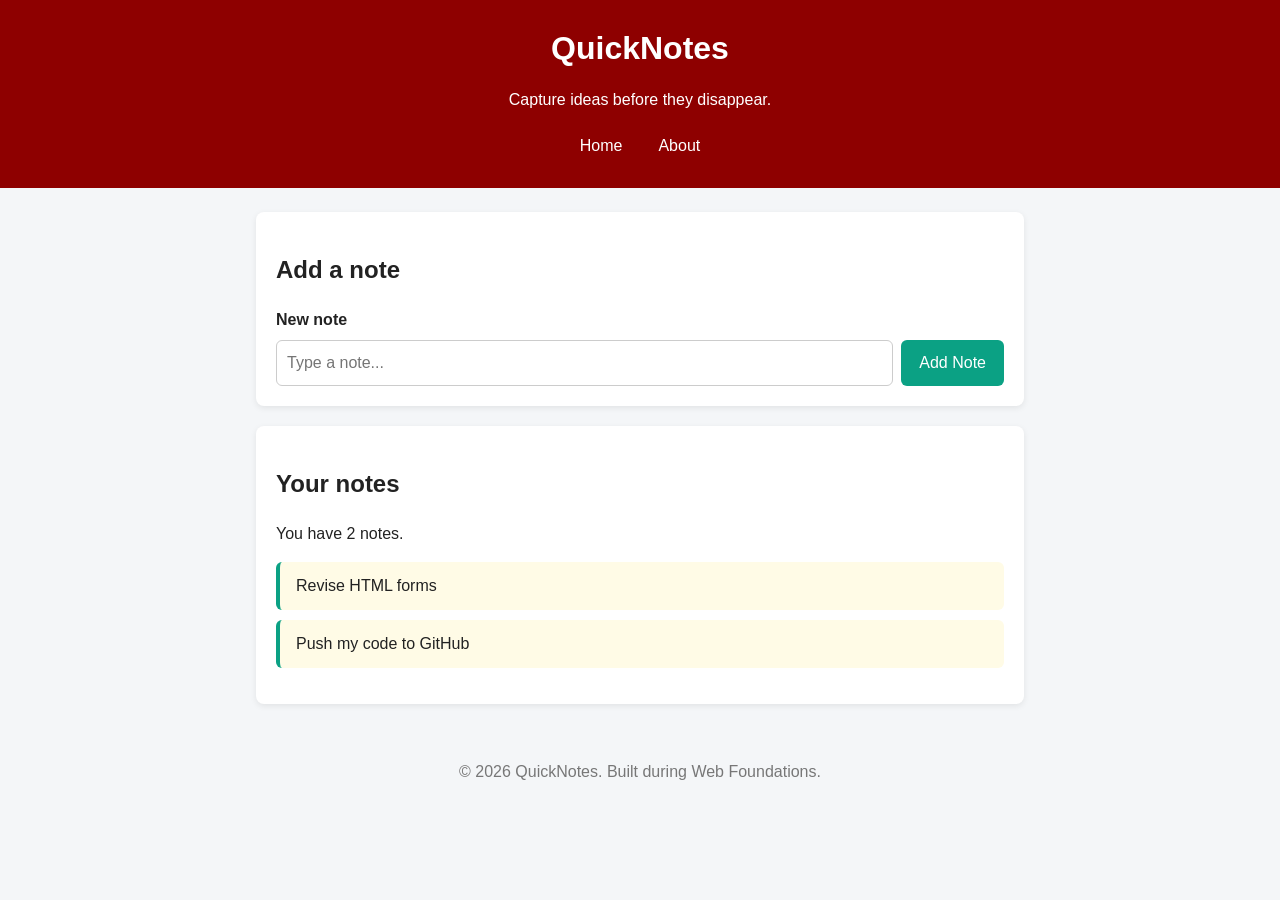
==== day4/index.html @ d3ba4fa2 "Add Day 4 and persistent QuickNotes app" ====
<!DOCTYPE html>
<html lang="en">
  <head>
    <meta charset="UTF-8" />
    <meta name="viewport" content="width=device-width, initial-scale=1.0" />
    <link rel="stylesheet" href="style.css" />
    <script src="script.js" defer></script>
    <title>QuickNotes</title>
  </head>
  <body>
    <header>
      <h1>QuickNotes</h1>
      <p>Capture ideas before they disappear.</p>
      <nav aria-label="Main navigation">
        <a href="index.html">Home</a>
        <a href="about.html">About</a>
      </nav>
    </header>

    <main>
      <section>
        <h2>Add a note</h2>
        <form id="note-form">
          <label for="note-input">New note</label>
          <input type="text" id="note-input" placeholder="Type a note..." />
          <button type="submit">Add Note</button>
        </form>
      </section>

      <section>
        <h2>Your notes</h2>
        <p id="note-count">You have 2 notes.</p>
        <ul id="notes-list">
          <li class="note">Revise HTML forms</li>
          <li class="note">Push my code to GitHub</li>
        </ul>
      </section>
    </main>

    <footer>
      <p>&copy; 2026 QuickNotes. Built during Web Foundations.</p>
    </footer>
  </body>
</html>
---- day4/style.css ----
*,
*::before,
*::after {
  box-sizing: border-box;
}

body {
  margin: 0;
  font-family: "Segoe UI", Arial, sans-serif;
  background-color: #f4f6f8;
  color: #222;
  line-height: 1.5;
}

header {
  background-color: #8e0000;
  color: white;
  text-align: center;
  padding: 24px 16px;
}

header h1 {
  margin: 0;
}

nav {
  display: flex;
  justify-content: center;
  gap: 16px;
  margin-top: 12px;
}

nav a {
  color: white;
  text-decoration: none;
  padding: 6px 10px;
  border-radius: 4px;
  transition: background-color 0.2s ease;
}

nav a:hover,
nav a:focus-visible {
  background-color: rgba(255, 255, 255, 0.2);
  text-decoration: underline;
}

main {
  max-width: 800px;
  margin: 24px auto;
  padding: 0 16px;
}

section {
  background: white;
  padding: 20px;
  border-radius: 8px;
  margin-bottom: 20px;
  box-shadow: 0 2px 6px rgba(0, 0, 0, 0.08);
}

#note-form {
  display: flex;
  gap: 8px;
  flex-wrap: wrap;
}

#note-form label {
  width: 100%;
  font-weight: bold;
}

#note-input {
  flex: 1;
  min-width: 0;
  padding: 10px;
  border: 1px solid #ccc;
  border-radius: 6px;
  font-size: 1rem;
}

button {
  background-color: #0ba184;
  color: white;
  border: none;
  padding: 10px 18px;
  border-radius: 6px;
  font-size: 1rem;
  cursor: pointer;
  transition: background-color 0.2s ease, transform 0.2s ease;
}

button:hover {
  background-color: #088a70;
  transform: translateY(-1px);
}

#notes-list {
  list-style: none;
  padding: 0;
}

.note {
  background-color: #fffbe6;
  border-left: 4px solid #0ba184;
  padding: 12px 16px;
  margin-bottom: 10px;
  border-radius: 6px;
}

.features {
  display: grid;
  grid-template-columns: repeat(auto-fit, minmax(180px, 1fr));
  gap: 12px;
  list-style: none;
  padding: 0;
}

.features li {
  background-color: #f4f6f8;
  border: 1px solid #d9e0e5;
  border-radius: 6px;
  padding: 16px;
}

table {
  width: 100%;
  border-collapse: collapse;
}

th,
td {
  border: 1px solid #c8d0d6;
  padding: 10px 12px;
  text-align: left;
}

th {
  background-color: #f4f6f8;
}

section form p {
  display: flex;
  flex-direction: column;
  gap: 4px;
  margin: 0 0 14px;
}

section form input,
section form textarea {
  width: 100%;
  padding: 10px;
  border: 1px solid #aeb8bf;
  border-radius: 6px;
  font: inherit;
}

section form textarea {
  resize: vertical;
}

footer {
  text-align: center;
  color: #777;
  padding: 16px;
}

@media (max-width: 600px) {
  #note-form {
    flex-direction: column;
  }

  .features {
    grid-template-columns: 1fr;
  }

  table {
    font-size: 0.9rem;
  }
}
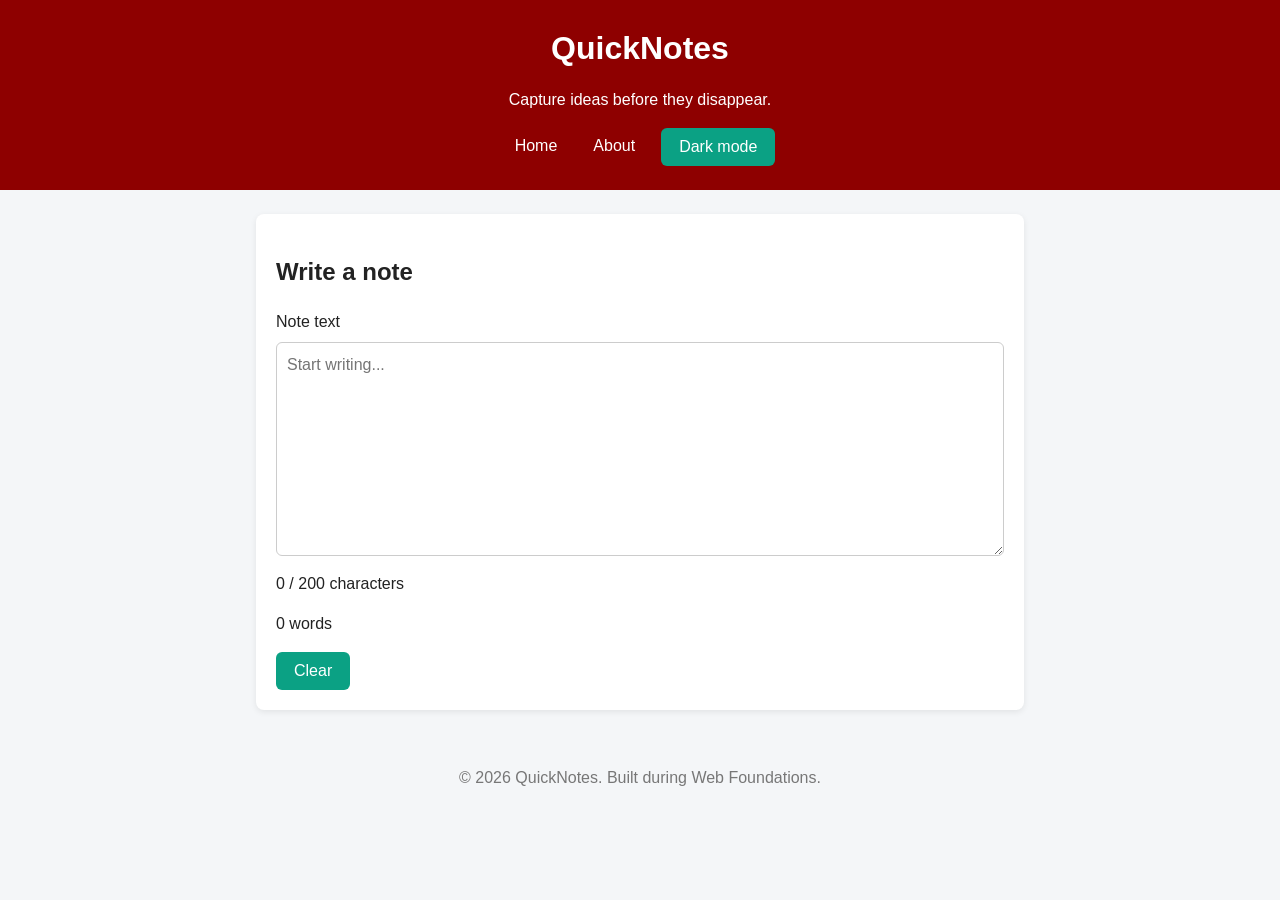
==== commit 6e90fc19: "Day 4 assignment" ====
--- a/day4/index.html
+++ b/day4/index.html
@@ -14,26 +14,18 @@
       <nav aria-label="Main navigation">
         <a href="index.html">Home</a>
         <a href="about.html">About</a>
+        <button id="theme-toggle" type="button" aria-pressed="false">Dark mode</button>
       </nav>
     </header>
 
     <main>
-      <section>
-        <h2>Add a note</h2>
-        <form id="note-form">
-          <label for="note-input">New note</label>
-          <input type="text" id="note-input" placeholder="Type a note..." />
-          <button type="submit">Add Note</button>
-        </form>
-      </section>
-
-      <section>
-        <h2>Your notes</h2>
-        <p id="note-count">You have 2 notes.</p>
-        <ul id="notes-list">
-          <li class="note">Revise HTML forms</li>
-          <li class="note">Push my code to GitHub</li>
-        </ul>
+      <section aria-labelledby="editor-heading">
+        <h2 id="editor-heading">Write a note</h2>
+        <label for="note-text">Note text</label>
+        <textarea id="note-text" rows="8" placeholder="Start writing..."></textarea>
+        <p id="char-count" aria-live="polite">0 / 200 characters</p>
+        <p id="word-count" aria-live="polite">0 words</p>
+        <button id="clear-btn" type="button">Clear</button>
       </section>
     </main>
 
--- a/day4/style.css
+++ b/day4/style.css
@@ -1,3 +1,31 @@
+:root {
+  --page-bg: #f4f6f8;
+  --text-color: #222;
+  --header-bg: #8e0000;
+  --header-text: #fff;
+  --surface: #fff;
+  --input-bg: #fff;
+  --input-border: #ccc;
+  --button-bg: #0ba184;
+  --button-hover: #088a70;
+  --muted-text: #777;
+  --shadow: rgba(0, 0, 0, 0.08);
+}
+
+body.dark {
+  --page-bg: #181b1d;
+  --text-color: #eff2f3;
+  --header-bg: #321513;
+  --header-text: #fff;
+  --surface: #24292b;
+  --input-bg: #1b2022;
+  --input-border: #657074;
+  --button-bg: #087e69;
+  --button-hover: #066451;
+  --muted-text: #b8c0c3;
+  --shadow: rgba(0, 0, 0, 0.28);
+}
+
 *,
 *::before,
 *::after {
@@ -7,14 +35,14 @@
 body {
   margin: 0;
   font-family: "Segoe UI", Arial, sans-serif;
-  background-color: #f4f6f8;
-  color: #222;
+  background-color: var(--page-bg);
+  color: var(--text-color);
   line-height: 1.5;
 }
 
 header {
-  background-color: #8e0000;
-  color: white;
+  background-color: var(--header-bg);
+  color: var(--header-text);
   text-align: center;
   padding: 24px 16px;
 }
@@ -31,7 +59,7 @@
 }
 
 nav a {
-  color: white;
+  color: var(--header-text);
   text-decoration: none;
   padding: 6px 10px;
   border-radius: 4px;
@@ -51,11 +79,11 @@
 }
 
 section {
-  background: white;
+  background: var(--surface);
   padding: 20px;
   border-radius: 8px;
   margin-bottom: 20px;
-  box-shadow: 0 2px 6px rgba(0, 0, 0, 0.08);
+  box-shadow: 0 2px 6px var(--shadow);
 }
 
 #note-form {
@@ -69,17 +97,22 @@
   font-weight: bold;
 }
 
-#note-input {
-  flex: 1;
-  min-width: 0;
+#note-text {
+  display: block;
+  width: 100%;
+  min-height: 160px;
+  margin-top: 8px;
   padding: 10px;
-  border: 1px solid #ccc;
-  border-radius: 6px;
-  font-size: 1rem;
+  border: 1px solid var(--input-border);
+  border-radius: 6px;
+  background-color: var(--input-bg);
+  color: var(--text-color);
+  font: inherit;
+  resize: vertical;
 }
 
 button {
-  background-color: #0ba184;
+  background-color: var(--button-bg);
   color: white;
   border: none;
   padding: 10px 18px;
@@ -90,7 +123,7 @@
 }
 
 button:hover {
-  background-color: #088a70;
+  background-color: var(--button-hover);
   transform: translateY(-1px);
 }
 
@@ -100,8 +133,8 @@
 }
 
 .note {
-  background-color: #fffbe6;
-  border-left: 4px solid #0ba184;
+  background-color: var(--surface);
+  border-left: 4px solid var(--button-bg);
   padding: 12px 16px;
   margin-bottom: 10px;
   border-radius: 6px;
@@ -116,7 +149,7 @@
 }
 
 .features li {
-  background-color: #f4f6f8;
+  background-color: var(--page-bg);
   border: 1px solid #d9e0e5;
   border-radius: 6px;
   padding: 16px;
@@ -129,13 +162,13 @@
 
 th,
 td {
-  border: 1px solid #c8d0d6;
+  border: 1px solid var(--input-border);
   padding: 10px 12px;
   text-align: left;
 }
 
 th {
-  background-color: #f4f6f8;
+  background-color: var(--page-bg);
 }
 
 section form p {
@@ -160,15 +193,11 @@
 
 footer {
   text-align: center;
-  color: #777;
+  color: var(--muted-text);
   padding: 16px;
 }
 
 @media (max-width: 600px) {
-  #note-form {
-    flex-direction: column;
-  }
-
   .features {
     grid-template-columns: 1fr;
   }
@@ -177,3 +206,12 @@
     font-size: 0.9rem;
   }
 }
+
+.warning {
+  color: #b45309;
+}
+
+.over {
+  color: #b91c1c;
+  font-weight: bold;
+}
